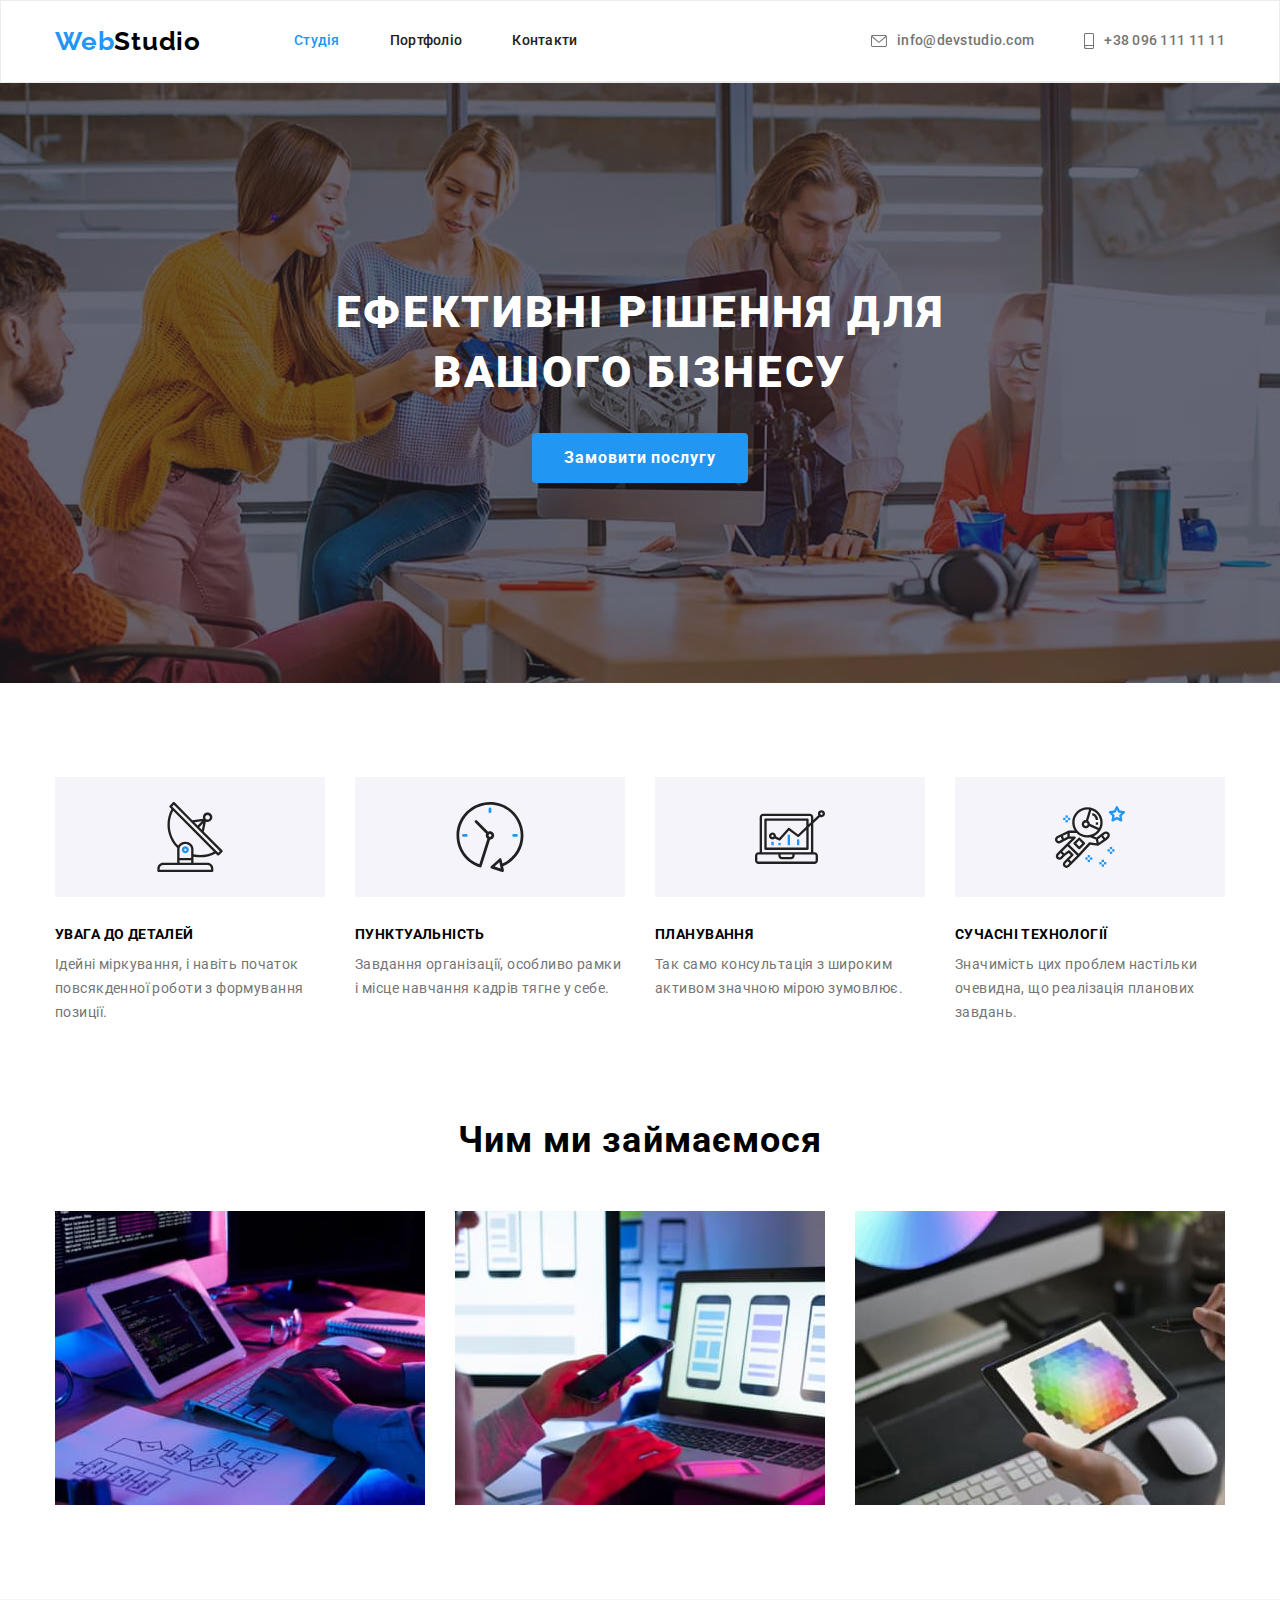
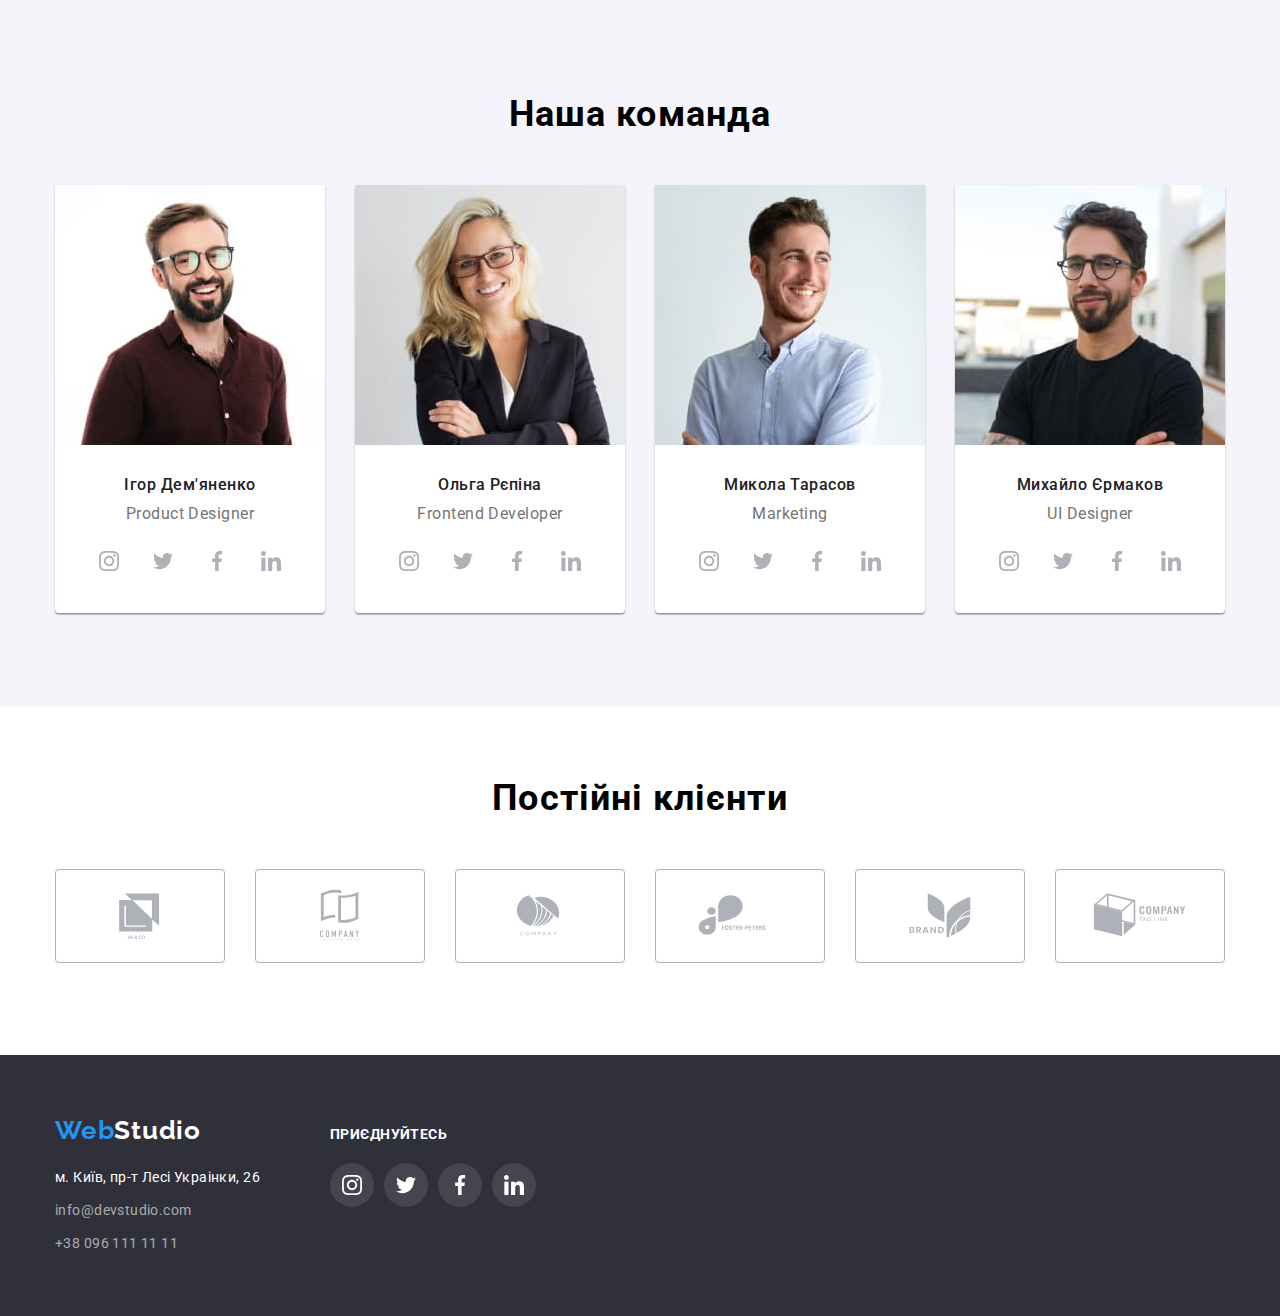
==== index.html @ b40ec52d "save 21.10.22 (12:48)" ====
<!DOCTYPE html>
<html lang="uk">
  <head>
    <meta charset="UTF-8" />
    <meta http-equiv="X-UA-Compatible" content="IE=edge" />
    <meta name="viewport" content="width=device-width, initial-scale=1.0" />
    <title>WebStudio</title>
    <link rel="preconnect" href="https://fonts.googleapis.com" />
    <link rel="preconnect" href="https://fonts.gstatic.com" crossorigin />
    <link
      href="https://fonts.googleapis.com/css2?family=Raleway:wght@700&family=Roboto:wght@400;500;700;900&display=swap"
      rel="stylesheet"
    />
    <link
      rel="stylesheet"
      href="https://cdnjs.cloudflare.com/ajax/libs/modern-normalize/1.1.0/modern-normalize.min.css"
    />
    <link rel="stylesheet" href="./css/styles.css" />
  </head>
  <body>
    <header class="header">
      <div class="container mb0 container-nav portfolio-nav">
        <nav class="nav">
          <a class="logo list" href="/" lang="en"> <span class="logo-left list">Web</span>Studio</a>
          <ul class="site-nav list">
            <li class="item"><a class="link-current" href="#">Студія</a></li>
            <li class="item"><a class="link" href="./portfolio.html">Портфоліо</a></li>
            <li class="item"><a class="link" href="#">Контакти</a></li>
          </ul>
        </nav>
        <ul class="contacts-nav list">
          <li class="item">
            <a class="contacts-link link" href="mailto:info@devstudio.com">
              <svg class="mail-icon" width="16px" height="12px">
                <use href="./images/icon/symbol-defs.svg#icon-envelope"></use>
              </svg>
              info@devstudio.com</a
            >
          </li>
          <li class="item">
            <a class="contacts-link link" href="tel:+380961111111"
              ><svg class="mail-icon" width="10px" height="16px">
                <use href="./images/icon/symbol-defs.svg#icon-smartphone"></use></svg
              >+38 096 111 11 11</a
            >
          </li>
        </ul>
      </div>
    </header>

    <main>
      <!--Шапка-->

      <section class="hero">
        <div class="container mb0">
          <h1 class="hero-title">Ефективні рішення для вашого бізнесу</h1>
          <button type="button" class="hero-button">Замовити послугу</button>
        </div>
      </section>

      <!--Особливості-->

      <section class="features">
        <div class="container">
          <h2 class="features-title">Особливості</h2>
          <ul class="list features-main">
            <li class="features-list">
              <div class="features-icon">
                <svg width="70px" height="70px">
                  <use href="./images/icon/symbol-defs.svg#icon-antenna"></use>
                </svg>
              </div>
              <h3 class="features-name">Увага до деталей</h3>
              <p class="features-text">
                Ідейні міркування, і навіть початок повсякденної роботи з формування позиції.
              </p>
            </li>
            <li class="features-list">
              <div class="features-icon">
                <svg width="70px" height="70px">
                  <use href="./images/icon/symbol-defs.svg#icon-clock"></use>
                </svg>
              </div>
              <h3 class="features-name">Пунктуальність</h3>
              <p class="features-text">
                Завдання організації, особливо рамки і місце навчання кадрів тягне у себе.
              </p>
            </li>
            <li class="features-list">
              <div class="features-icon">
                <svg width="70px" height="70px">
                  <use href="./images/icon/symbol-defs.svg#icon-diagram"></use>
                </svg>
              </div>
              <h3 class="features-name">Планування</h3>
              <p class="features-text">
                Так само консультація з широким активом значною мірою зумовлює.
              </p>
            </li>
            <li class="features-list">
              <div class="features-icon">
                <svg width="70px" height="70px">
                  <use href="./images/icon/symbol-defs.svg#icon-astronaut"></use>
                </svg>
              </div>
              <h3 class="features-name">Сучасні технології</h3>
              <p class="features-text">
                Значимість цих проблем настільки очевидна, що реалізація планових завдань.
              </p>
            </li>
          </ul>
        </div>
      </section>

      <!--Чим ми займаємося-->

      <section class="work">
        <div class="container">
          <h2 class="work-title">Чим ми займаємося</h2>
          <ul class="work-main list">
            <li>
              <img
                class="work-img"
                src="./images/box1.jpg"
                alt="етап розроблення плану"
                width="370"
              />
            </li>
            <li>
              <img
                class="work-img"
                src="./images/box2.jpg"
                alt="етап розроблення макету"
                width="370"
              />
            </li>
            <li>
              <img
                class="work-img"
                src="./images/box3.jpg"
                alt="етап розроблення дизайну"
                width="370"
              />
            </li>
          </ul>
        </div>
      </section>

      <!--Наша команда-->

      <section class="team">
        <div class="container mb0">
          <h2 class="team-title">Наша команда</h2>
          <ul class="team-main list">
            <li class="item">
              <img
                class="team-img"
                src="./images/igor.jpg"
                alt="дизайнер Ігор Дем'яненко"
                width="270"
              />
              <div class="team-div">
                <h3 class="team-name">Ігор Дем'яненко</h3>
                <p class="team-text" lang="en">Product Designer</p>
                <ul class="social-list list">
                  <li>
                    <a class="social-link" href="#">
                      <svg class="social-icon" width="20px" height="20px">
                        <use href="./images/icon/symbol-defs.svg#icon-instagram"></use></svg
                    ></a>
                  </li>
                  <li>
                    <a class="social-link" href="#">
                      <svg class="social-icon" width="20px" height="20px">
                        <use href="./images/icon/symbol-defs.svg#icon-twitter"></use></svg
                    ></a>
                  </li>
                  <li>
                    <a class="social-link" href="#">
                      <svg class="social-icon" width="20px" height="20px">
                        <use href="./images/icon/symbol-defs.svg#icon-facebook"></use></svg
                    ></a>
                  </li>
                  <li>
                    <a class="social-link" href="#">
                      <svg class="social-icon" width="20px" height="20px">
                        <use href="./images/icon/symbol-defs.svg#icon-linkedin"></use></svg
                    ></a>
                  </li>
                </ul>
              </div>
            </li>
            <li class="item">
              <img
                class="team-img"
                src="./images/olga.jpg"
                alt="фронтенд-розробник Ольга Рєпіна"
                width="270"
              />
              <div class="team-div">
                <h3 class="team-name">Ольга Рєпіна</h3>
                <p class="team-text" lang="en">Frontend Developer</p>
                <ul class="social-list list">
                  <li>
                    <a class="social-link" href="#">
                      <svg class="social-icon" width="20px" height="20px">
                        <use href="./images/icon/symbol-defs.svg#icon-instagram"></use></svg
                    ></a>
                  </li>
                  <li>
                    <a class="social-link" href="#">
                      <svg class="social-icon" width="20px" height="20px">
                        <use href="./images/icon/symbol-defs.svg#icon-twitter"></use></svg
                    ></a>
                  </li>
                  <li>
                    <a class="social-link" href="#">
                      <svg class="social-icon" width="20px" height="20px">
                        <use href="./images/icon/symbol-defs.svg#icon-facebook"></use></svg
                    ></a>
                  </li>
                  <li>
                    <a class="social-link" href="#">
                      <svg class="social-icon" width="20px" height="20px">
                        <use href="./images/icon/symbol-defs.svg#icon-linkedin"></use></svg
                    ></a>
                  </li>
                </ul>
              </div>
            </li>
            <li class="item">
              <img
                class="team-img"
                src="./images/nik.jpg"
                alt="маркетолог Микола Тарасов"
                width="270"
              />
              <div class="team-div">
                <h3 class="team-name">Микола Тарасов</h3>
                <p class="team-text" lang="en">Marketing</p>
                <ul class="social-list list">
                  <li>
                    <a class="social-link" href="#">
                      <svg class="social-icon" width="20px" height="20px">
                        <use href="./images/icon/symbol-defs.svg#icon-instagram"></use></svg
                    ></a>
                  </li>
                  <li>
                    <a class="social-link" href="#">
                      <svg class="social-icon" width="20px" height="20px">
                        <use href="./images/icon/symbol-defs.svg#icon-twitter"></use></svg
                    ></a>
                  </li>
                  <li>
                    <a class="social-link" href="#">
                      <svg class="social-icon" width="20px" height="20px">
                        <use href="./images/icon/symbol-defs.svg#icon-facebook"></use></svg
                    ></a>
                  </li>
                  <li>
                    <a class="social-link" href="#">
                      <svg class="social-icon" width="20px" height="20px">
                        <use href="./images/icon/symbol-defs.svg#icon-linkedin"></use></svg
                    ></a>
                  </li>
                </ul>
              </div>
            </li>
            <li class="item">
              <img
                class="team-img"
                src="./images/michael.jpg"
                alt="дизайнер Михайло Єрмаков"
                width="270"
              />
              <div class="team-div">
                <h3 class="team-name">Михайло Єрмаков</h3>
                <p class="team-text" lang="en">UI Designer</p>
                <ul class="social-list list">
                  <li>
                    <a class="social-link" href="#">
                      <svg class="social-icon" width="20px" height="20px">
                        <use href="./images/icon/symbol-defs.svg#icon-instagram"></use></svg
                    ></a>
                  </li>
                  <li>
                    <a class="social-link" href="#">
                      <svg class="social-icon" width="20px" height="20px">
                        <use href="./images/icon/symbol-defs.svg#icon-twitter"></use></svg
                    ></a>
                  </li>
                  <li>
                    <a class="social-link" href="#">
                      <svg class="social-icon" width="20px" height="20px">
                        <use href="./images/icon/symbol-defs.svg#icon-facebook"></use></svg
                    ></a>
                  </li>
                  <li>
                    <a class="social-link" href="#">
                      <svg class="social-icon" width="20px" height="20px">
                        <use href="./images/icon/symbol-defs.svg#icon-linkedin"></use></svg
                    ></a>
                  </li>
                </ul>
              </div>
            </li>
          </ul>
        </div>
      </section>

      <!--Постійні клієнти -->

      <section class="customers">
        <div class="container mb0">
          <h2 class="customers-title">Постійні клієнти</h2>
          <ul class="customers-main list">
            <li class="customers-list item">
              <a class="customers-link" href="#"
                ><svg width="106px" height="60px">
                  <use href="./images/icon/symbol-defs.svg#icon-company1"></use></svg
              ></a>
            </li>
            <li class="customers-list item">
              <a class="customers-link" href="#">
                <svg width="106px" height="60px">
                  <use href="./images/icon/symbol-defs.svg#icon-company2"></use></svg
              ></a>
            </li>
            <li class="customers-list item">
              <a class="customers-link" href="#"
                ><svg width="106px" height="60px">
                  <use href="./images/icon/symbol-defs.svg#icon-company3"></use></svg
              ></a>
            </li>
            <li class="customers-list item">
              <a class="customers-link" href="#"
                ><svg width="106px" height="60px">
                  <use href="./images/icon/symbol-defs.svg#icon-company4"></use></svg
              ></a>
            </li>
            <li class="customers-list item">
              <a class="customers-link" href="#"
                ><svg width="106px" height="60px">
                  <use href="./images/icon/symbol-defs.svg#icon-company5"></use></svg
              ></a>
            </li>
            <li class="customers-list item">
              <a class="customers-link" href="#"
                ><svg width="106px" height="60px">
                  <use href="./images/icon/symbol-defs.svg#icon-company6"></use></svg
              ></a>
            </li>
          </ul>
        </div>
      </section>
    </main>

    <footer class="footer">
      <div class="container mb0 footer-position">
        <div>
          <!--Назва компанії-->
          <a href="/" lang="en" class="footer-logo list">
            <span class="logo-left list">Web</span>Studio</a
          >
          <!--Адреса-->
          <address class="address">
            <ul class="footer-list list">
              <li class="item">
                <a
                  class="footer-address link"
                  href="https://goo.gl/maps/CPtrU1FHBa2aNyZL9"
                  target="_blank"
                  rel="noopener noreferrer nofollow"
                  >м. Київ, пр-т Лесі Украінки, 26</a
                >
              </li>
              <li class="item">
                <a class="link" href="mailto:info@devstudio.com">info@devstudio.com</a>
              </li>
              <li class="item"><a class="link" href="tel:+380961111111">+38 096 111 11 11</a></li>
            </ul>
          </address>
        </div>
        <div class="footer-social">
          <p class="foter-social-text">приєднуйтесь</p>
          <div class="social-footer">
            <ul class="social-list-footer list">
              <li>
                <a class="social-link-footer" href="#">
                  <svg class="social-icon-footer" width="20px" height="20px">
                    <use href="./images/icon/symbol-defs.svg#icon-instagram"></use></svg
                ></a>
              </li>
              <li>
                <a class="social-link-footer" href="#">
                  <svg class="social-icon-footer" width="20px" height="20px">
                    <use href="./images/icon/symbol-defs.svg#icon-twitter"></use></svg
                ></a>
              </li>
              <li>
                <a class="social-link-footer" href="#">
                  <svg class="social-icon-footer" width="20px" height="20px">
                    <use href="./images/icon/symbol-defs.svg#icon-facebook"></use></svg
                ></a>
              </li>
              <li>
                <a class="social-link-footer" href="#">
                  <svg class="social-icon-footer" width="20px" height="20px">
                    <use href="./images/icon/symbol-defs.svg#icon-linkedin"></use></svg
                ></a>
              </li>
            </ul>
          </div>
        </div>
      </div>
    </footer>
  </body>
</html>
---- css/styles.css ----
/* основной колір тексту #212121 */
/* другорядний колір тексту #000000 */
/* основной колір фону #FFFFFF */
/* вторичный колір фону #F5F4FA */
/* темный колір фона #2F303A */
/* колір акцента #2196F3 */
/* основной */

:root {
  --primary-text-color: #212121;
  --title-text-color: #757575;
  --accent-color: #2196f3;
  --accent-color-background: #1586e2;
  --text-color-white: #ffffff;
  --text-color-black: #000000;
  --text-color-footer: rgba(255, 255, 255, 0.6);
  --primary-background-color: #ffffff;
  --secondary-background-color: #f5f4fa;
  --dark-background-color: #2f303a;
  --border-portfolio-card: #eeeeee;
  --border-portfolio-header: #ececec;
  --social-icon-color: #afb1b8;
  --social-icon-white-color: #ffffff;
  --primary-font: 'Roboto';
  --logo-font: 'Raleway';
}

body {
  background-color: var(--primary-background-color);
  font-family: var(--primary-font);
}

h1,
h2,
h3,
p,
ul {
  margin-top: 0;
  margin-bottom: 0;
}

img {
  display: block;
  max-width: 100%;
  height: auto;
}

.container {
  margin-left: auto;
  margin-right: auto;
  padding-left: 15px;
  padding-right: 15px;
  width: 1200px;
}

.container-nav .nav {
  display: flex;
  align-items: center;
}

.container-nav {
  display: flex;
  align-items: center;
  justify-content: center;
}

.portfolio-nav {
  display: flex;
  align-items: center;
  justify-content: center;
  border-bottom: 1px solid var(--border-portfolio-header);
}

.mb0 {
  margin-bottom: 0;
}

.header {
  border: 1px solid var(--border-portfolio-header);
}

.nav {
  display: inline-block;
}

/* Logo */

.logo {
  text-decoration: none;
  font-family: var(--logo-font);
  font-weight: 700;
  font-size: 26px;
  line-height: 1.19;
  letter-spacing: 0.03em;
  color: var(--text-color-black);
}

.logo-left {
  text-decoration: none;
  font-family: var(--logo-font);
  font-weight: 700;
  font-size: 26px;
  line-height: 1.19;
  letter-spacing: 0.03em;
  color: var(--accent-color);
}

.list {
  list-style: none;
}

/* site-nav list*/
.site-nav {
  display: flex;
  margin-left: 93px;
  padding-left: 0;
}

.site-nav .item + .item {
  margin-left: 50px;
}

.site-nav .link,
.site-nav .link-current {
  display: block;
  padding-top: 32px;
  padding-bottom: 32px;
}

.site-nav a {
  text-decoration: none;
  font-weight: 500;
  font-size: 14px;
  line-height: 1.14;
  letter-spacing: 0.02em;
  color: var(--primary-text-color);
}

.contacts-nav {
  display: inline-flex;
  align-items: center;
  margin-left: auto;
  padding-left: 0;
  margin-left: auto;
}

.contacts-nav .link {
  display: flex;
  align-items: center;
}

.contacts-link {
  padding-top: 32px;
  padding-bottom: 32px;
  text-decoration: none;
  font-weight: 500;
  font-size: 14px;
  line-height: 1.14;
  letter-spacing: 0.02em;
  color: var(--title-text-color);
}

.mail-icon {
  margin-right: 10px;
  fill: currentColor;
}

.contacts-nav .item + .item {
  margin-left: 50px;
}

.site-nav .link-current,
.contacts-nav .link-current {
  color: var(--accent-color);
}

.site-nav .link:hover,
.site-nav .link:focus {
  color: var(--accent-color);
}

.contacts-nav .link:hover,
.contacts-nav .link:focus {
  color: var(--accent-color);
}

/* Hero */
.hero {
  background-color: var(--dark-background-color);
  background-image: linear-gradient(rgba(47, 48, 58, 0.4), rgba(47, 48, 58, 0.4)),
    url(../images/Hero.jpg);
  background-repeat: no-repeat;
  background-position: 50%;
  text-align: center;
  justify-content: center;
  max-width: 1600px;
  padding-top: 200px;
  padding-bottom: 200px;
  margin-left: auto;
  margin-right: auto;
}

.hero-title {
  font-weight: 900;
  font-size: 44px;
  line-height: 1.36;
  text-transform: uppercase;
  letter-spacing: 0.06em;
  color: var(--text-color-white);
  margin-bottom: 30px;
  max-width: 696px;
  margin-left: auto;
  margin-right: auto;
}

.hero-button {
  font-family: var(--primary-font);
  border: none;
  font-weight: 700;
  font-size: 16px;
  line-height: 1.88;
  letter-spacing: 0.06em;
  color: var(--text-color-white);
  background-color: var(--accent-color);
  border-radius: 4px;
  padding: 10px 32px;
}

.hero .hero-button:hover,
.hero .hero-button:focus {
  color: var(--text-color-white);
  background-color: var(--accent-color-background);
}

/* Features */
.features {
  padding-top: 94px;
  padding-bottom: 94px;
}

.features-main {
  display: flex;
  padding-left: 0;
  justify-content: space-between;
}

.features-list {
  width: 270px;
}

.features-icon {
  display: flex;
  width: 270px;
  height: 120px;
  align-items: center;
  justify-content: center;
  margin-bottom: 30px;
  background-color: var(--secondary-background-color);
}

.features-title {
  position: absolute;
  white-space: nowrap;
  width: 1px;
  height: 1px;
  overflow: hidden;
  border: 0;
  padding: 0;
  clip: rect(0 0 0 0);
  clip-path: inset(50%);
  margin: -1px;
}

.features-name {
  text-transform: uppercase;
  font-weight: 700;
  font-size: 14px;
  line-height: 1.14;
  letter-spacing: 0.03em;
  margin-bottom: 10px;
}

.features-text {
  font-size: 14px;
  line-height: 1.71;
  letter-spacing: 0.03em;
  color: var(--title-text-color);
}

/* Work */
.work {
  padding-bottom: 94px;
}

.work-main {
  display: flex;
  padding: 0;
  gap: 30px;
}

.work-title {
  font-weight: 700;
  font-size: 36px;
  line-height: 1.17;
  letter-spacing: 0.03em;
  margin-bottom: 50px;
  text-align: center;
}

.work-img {
  display: block;
}

/* Team */
.team {
  background-color: var(--secondary-background-color);
  padding-top: 94px;
  padding-bottom: 94px;
}

.team-title {
  font-weight: 700;
  font-size: 36px;
  line-height: 1.17;
  letter-spacing: 0.03em;
  margin-bottom: 50px;
  text-align: center;
}

.team-main {
  display: flex;
  flex-wrap: wrap;
  padding: 0;
  gap: 30px;
}

.team-main .item {
  width: 270px;
  text-align: center;
  background-color: var(--primary-background-color);
  border-radius: 0px 0px 4px 4px;
  box-shadow: 0px 1px 3px rgba(0, 0, 0, 0.12), 0px 1px 1px rgba(0, 0, 0, 0.14),
    0px 2px 1px rgba(0, 0, 0, 0.2);
}

.team-div {
  padding: 30px;
}

.team-name {
  display: inline-block;
  margin-bottom: 10px;
  font-weight: 500;
  font-size: 16px;
  line-height: 1.19;
  letter-spacing: 0.03em;
  color: var(--primary-text-color);
}

.team-text {
  margin-bottom: 16px;
  font-size: 16px;
  line-height: 1.19;
  letter-spacing: 0.03em;
  color: var(--title-text-color);
}

.social {
  padding-bottom: 30px;
  background-color: inherit;
}

.social-list {
  display: flex;
  justify-content: center;
  padding-left: 0;
  gap: 10px;
}

.social-link {
  width: 44px;
  height: 44px;
  display: flex;
  justify-content: center;
  align-items: center;
  border-radius: 50%;
}

.social-icon {
  fill: var(--social-icon-color);
}

.social-link:hover,
.social-link:focus {
  background-color: var(--accent-color);
}

.social-link:hover .social-icon,
.social-link:focus .social-icon {
  fill: var(--social-icon-white-color);
  border-color: var(--social-icon-white-color);
}

/* Постійні клієнти */

.customers {
  padding-top: 70px;
  padding-bottom: 94px;
}

.customers-title {
  font-weight: 700;
  font-size: 36px;
  line-height: 1.17;
  letter-spacing: 0.03em;
  margin-bottom: 50px;
  text-align: center;
}

.customers-main {
  display: flex;
  justify-content: center;
  padding-left: 0;
  gap: 30px;
}

.customers-list {
  width: 170px;
  height: 92px;
}

.customers-link {
  display: flex;
  align-items: center;
  justify-content: center;
  padding: 16px 32px;
  fill: var(--social-icon-color);
  border: 1px solid #afb1b8;
  border-radius: 4px;
}

.customers-link:hover,
.customers-link:focus {
  fill: var(--accent-color);
  border-color: var(--accent-color);
}

/* footer */

.footer {
  background-color: var(--dark-background-color);
  padding-top: 60px;
  padding-bottom: 60px;
}

.footer-position {
  display: flex;
  align-items: baseline;
}

.footer-logo {
  display: flex;
  text-decoration: none;
  font-family: var(--logo-font);
  font-weight: 700;
  font-size: 26px;
  line-height: 1.19;
  letter-spacing: 0.03em;
  color: var(--text-color-white);
}

.address {
  margin-top: 20px;
}

.footer-list .link {
  text-decoration: none;
  font-style: normal;
  font-size: 14px;
  line-height: 1.71;
  letter-spacing: 0.03em;
  color: var(--text-color-footer);
}

.footer-list .footer-address {
  color: var(--text-color-white);
}

.footer-list {
  display: flex;
  flex-direction: column;
  padding-left: 0;
}

.footer-list .item + .item {
  margin-top: 9px;
}

.footer-list .link:hover,
.footer-list .link:focus {
  color: var(--accent-color);
}

.footer-social {
  margin-left: 70px;
}

.foter-social-text {
  font-weight: 700;
  font-size: 14px;
  line-height: 1.14;
  letter-spacing: 0.03em;
  text-transform: uppercase;
  color: var(--text-color-white);
  margin-bottom: 20px;
}

.social-footer {
}

.social-list-footer {
  display: flex;
  justify-content: center;
  padding-left: 0;
  gap: 10px;
}

.social-link-footer {
  width: 44px;
  height: 44px;
  display: flex;
  justify-content: center;
  align-items: center;
  border-radius: 50%;
  background: rgba(255, 255, 255, 0.1);
}

.social-icon-footer {
  fill: var(--social-icon-white-color);
}

.social-link-footer:hover,
.social-link-footer:focus {
  background-color: var(--accent-color);
}

.social-link-footer:hover .social-icon,
.social-link-footer:focus .social-icon {
  border-color: var(--social-icon-white-color);
}

/* Portfolio */
.portfolio {
  margin-top: 94px;
  margin-bottom: 94px;
}

.portfolio-title-1 {
  position: absolute;
  white-space: nowrap;
  width: 1px;
  height: 1px;
  overflow: hidden;
  border: 0;
  padding: 0;
  clip: rect(0 0 0 0);
  clip-path: inset(50%);
  margin: -1px;
}

.portfolio-batton-main {
  display: flex;
  justify-content: center;
  margin-bottom: 34px;
  padding-left: 0;
}

.portfolio-batton-main .item + .item {
  margin-left: 8px;
}

.portfolio-button {
  cursor: pointer;
  font-family: var(--primary-font);
  border: none;
  font-weight: 500;
  font-size: 16px;
  line-height: 1.63;
  letter-spacing: 0.03em;
  background-color: var(--secondary-background-color);
  padding: 6px 22px;
  border-radius: 4px;
}

.portfolio-button:hover,
.portfolio-button:focus {
  background-color: var(--accent-color);
  color: var(--text-color-white);
  box-shadow: 0px 3px 1px rgba(0, 0, 0, 0.1), 0px 1px 2px rgba(0, 0, 0, 0.08),
    0px 2px 2px rgba(0, 0, 0, 0.12);
}

.portfolio-list {
  display: flex;
  flex-wrap: wrap;
  padding: 0;
  margin: 0 -30px -30px 0;
}

.portfolio-link {
  display: block;
  width: 370px;
  text-decoration: none;
  margin-right: 30px;
  margin-bottom: 30px;
  border: 1px solid #eeeeee;
}

.portfolio-link:hover,
.portfolio-link:focus {
  box-shadow: 0px 1px 1px rgba(0, 0, 0, 0.12), 0px 4px 4px rgba(0, 0, 0, 0.06),
    1px 4px 6px rgba(0, 0, 0, 0.16);
}

.portfolio-div {
  padding: 20px 24px;
  border-right: 1px solid var(--border-portfolio-card);
  border-bottom: 1px solid var(--border-portfolio-card);
  border-left: 1px solid var(--border-portfolio-card);
}

.portfolio-title {
  font-weight: 700;
  font-size: 18px;
  line-height: 2;
  letter-spacing: 0.06em;
  margin-bottom: 4px;
  color: var(--primary-text-color);
}

.portfolio-text {
  font-size: 16px;
  line-height: 1.88;
  letter-spacing: 0.03em;
  color: var(--title-text-color);
}
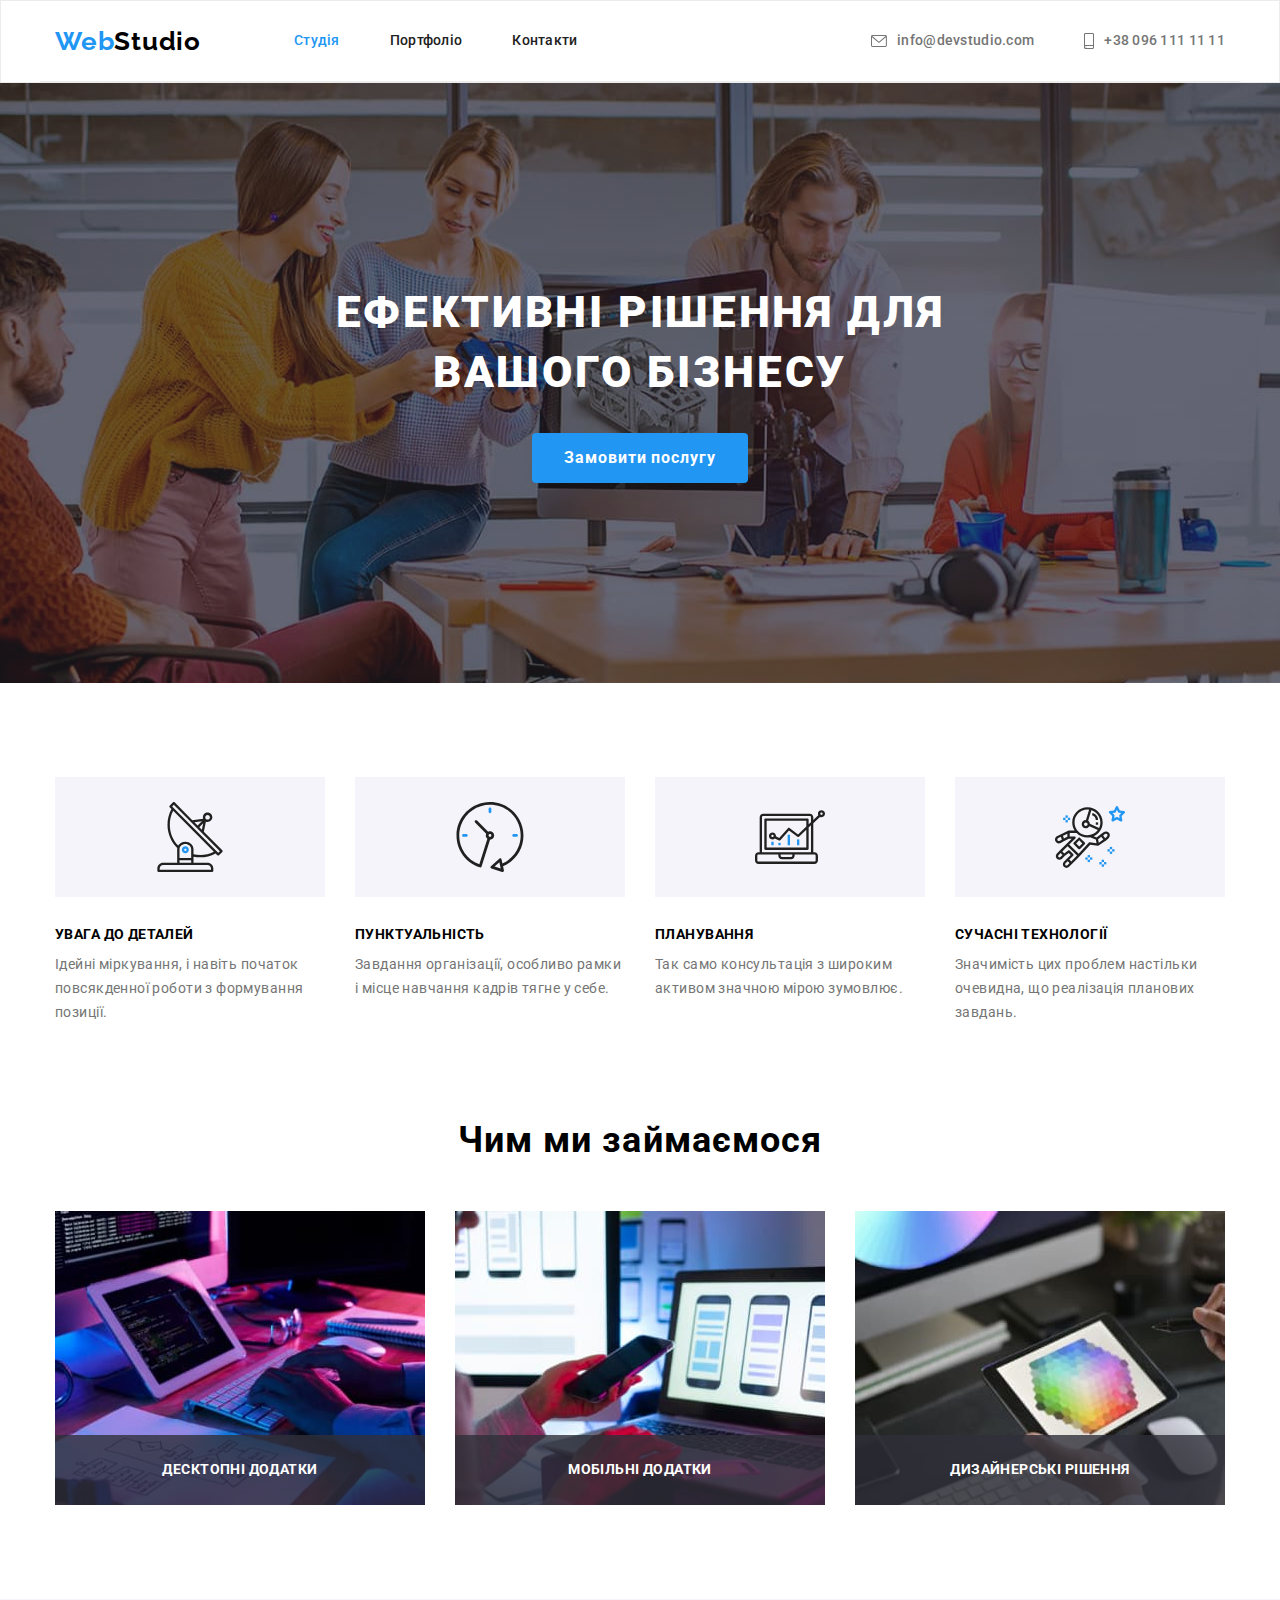
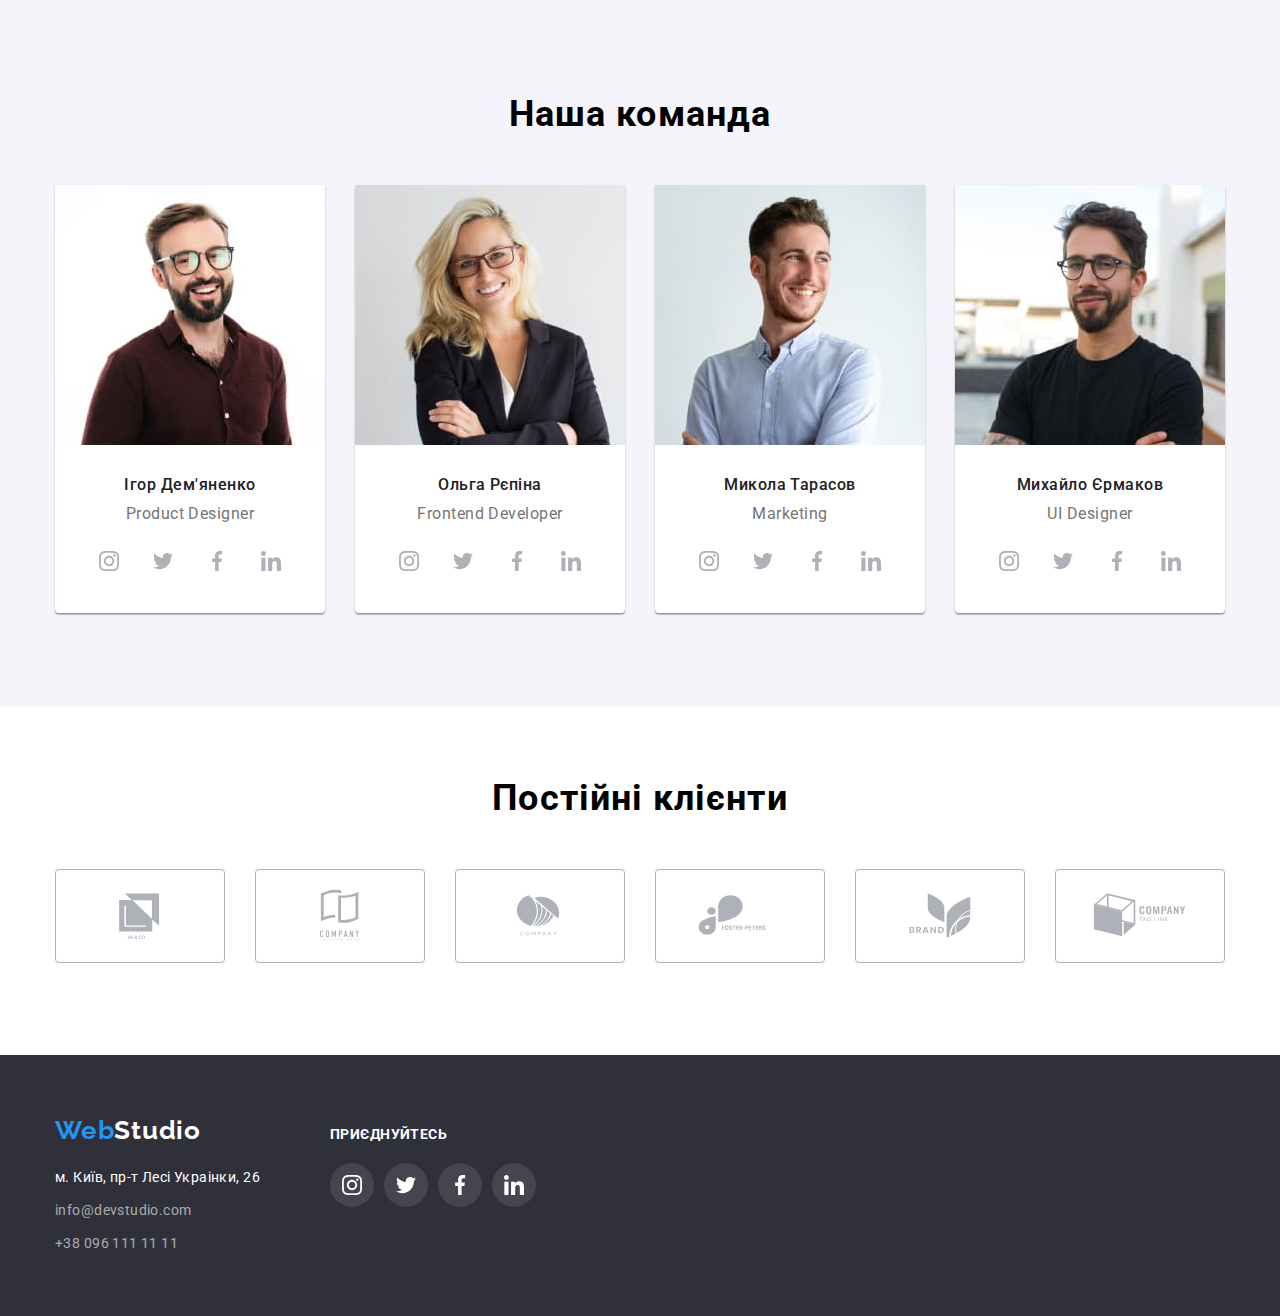
==== commit 05bbd973: "Додано назви на секцію work" ====
--- a/index.html
+++ b/index.html
@@ -23,7 +23,9 @@
         <nav class="nav">
           <a class="logo list" href="/" lang="en"> <span class="logo-left list">Web</span>Studio</a>
           <ul class="site-nav list">
-            <li class="item"><a class="link-current" href="#">Студія</a></li>
+            <li class="item">
+              <a class="link-current" href="#">Студія</a>
+            </li>
             <li class="item"><a class="link" href="./portfolio.html">Портфоліо</a></li>
             <li class="item"><a class="link" href="#">Контакти</a></li>
           </ul>
@@ -118,29 +120,32 @@
         <div class="container">
           <h2 class="work-title">Чим ми займаємося</h2>
           <ul class="work-main list">
-            <li>
+            <li class="item">
               <img
                 class="work-img"
                 src="./images/box1.jpg"
-                alt="етап розроблення плану"
+                alt="етап розроблення десктопних додатків"
                 width="370"
               />
-            </li>
-            <li>
+              <p class="work-img-name">Десктопні додатки</p>
+            </li>
+            <li class="item">
               <img
                 class="work-img"
                 src="./images/box2.jpg"
-                alt="етап розроблення макету"
+                alt="етап розроблення мобільних додатків"
                 width="370"
               />
-            </li>
-            <li>
+              <p class="work-img-name">Мобільні додатки</p>
+            </li>
+            <li class="item">
               <img
                 class="work-img"
                 src="./images/box3.jpg"
                 alt="етап розроблення дизайну"
                 width="370"
               />
+              <p class="work-img-name">Дизайнерські рішення</p>
             </li>
           </ul>
         </div>
--- a/css/styles.css
+++ b/css/styles.css
@@ -134,6 +134,9 @@
   line-height: 1.14;
   letter-spacing: 0.02em;
   color: var(--primary-text-color);
+  transition-property: color;
+  transition-duration: 250ms;
+  transition-timing-function: cubic-bezier(0.4, 0, 0.2, 1);
 }
 
 .contacts-nav {
@@ -158,6 +161,9 @@
   line-height: 1.14;
   letter-spacing: 0.02em;
   color: var(--title-text-color);
+  transition-property: color;
+  transition-duration: 250ms;
+  transition-timing-function: cubic-bezier(0.4, 0, 0.2, 1);
 }
 
 .mail-icon {
@@ -224,6 +230,9 @@
   background-color: var(--accent-color);
   border-radius: 4px;
   padding: 10px 32px;
+  transition-property: color, background-color;
+  transition-duration: 250ms;
+  transition-timing-function: cubic-bezier(0.4, 0, 0.2, 1);
 }
 
 .hero .hero-button:hover,
@@ -292,13 +301,8 @@
   padding-bottom: 94px;
 }
 
-.work-main {
-  display: flex;
-  padding: 0;
-  gap: 30px;
-}
-
 .work-title {
+  display: block;
   font-weight: 700;
   font-size: 36px;
   line-height: 1.17;
@@ -307,8 +311,31 @@
   text-align: center;
 }
 
-.work-img {
-  display: block;
+.work-main {
+  display: flex;
+  padding-left: 0;
+  gap: 30px;
+}
+
+.work-main .item {
+  position: relative;
+  max-width: 370px;
+  gap: 30px;
+}
+
+.work-img-name {
+  position: absolute;
+  bottom: 0;
+  width: 100%;
+  padding: 27px;
+  font-weight: 700;
+  font-size: 14px;
+  line-height: 1.14;
+  text-align: center;
+  letter-spacing: 0.03em;
+  text-transform: uppercase;
+  color: var(--text-color-white);
+  background: rgba(47, 48, 58, 0.8);
 }
 
 /* Team */
@@ -388,11 +415,17 @@
 
 .social-icon {
   fill: var(--social-icon-color);
+  transition-property: fill;
+  transition-duration: 250ms;
+  transition-timing-function: cubic-bezier(0.4, 0, 0.2, 1);
 }
 
 .social-link:hover,
 .social-link:focus {
   background-color: var(--accent-color);
+  transition-property: background-color;
+  transition-duration: 250ms;
+  transition-timing-function: cubic-bezier(0.4, 0, 0.2, 1);
 }
 
 .social-link:hover .social-icon,
@@ -437,6 +470,9 @@
   fill: var(--social-icon-color);
   border: 1px solid #afb1b8;
   border-radius: 4px;
+  transition-property: fill, border;
+  transition-duration: 250ms;
+  transition-timing-function: cubic-bezier(0.4, 0, 0.2, 1);
 }
 
 .customers-link:hover,
@@ -480,6 +516,9 @@
   line-height: 1.71;
   letter-spacing: 0.03em;
   color: var(--text-color-footer);
+  transition-property: color;
+  transition-duration: 250ms;
+  transition-timing-function: cubic-bezier(0.4, 0, 0.2, 1);
 }
 
 .footer-list .footer-address {
@@ -532,7 +571,10 @@
   justify-content: center;
   align-items: center;
   border-radius: 50%;
-  background: rgba(255, 255, 255, 0.1);
+  background-color: rgba(255, 255, 255, 0.1);
+  transition-property: background-color;
+  transition-duration: 250ms;
+  transition-timing-function: cubic-bezier(0.4, 0, 0.2, 1);
 }
 
 .social-icon-footer {
@@ -587,9 +629,14 @@
   font-size: 16px;
   line-height: 1.63;
   letter-spacing: 0.03em;
-  background-color: var(--secondary-background-color);
   padding: 6px 22px;
   border-radius: 4px;
+  box-shadow: none;
+  color: var(--primary-text-color);
+  background-color: var(--secondary-background-color);
+  transition: box-shadow, color, background-color;
+  transition-duration: 250ms;
+  transition-timing-function: cubic-bezier(0.4, 0, 0.2, 1);
 }
 
 .portfolio-button:hover,
@@ -614,6 +661,10 @@
   margin-right: 30px;
   margin-bottom: 30px;
   border: 1px solid #eeeeee;
+  box-shadow: none;
+  transition-property: box-shadow;
+  transition-duration: 250ms;
+  transition-timing-function: cubic-bezier(0.4, 0, 0.2, 1);
 }
 
 .portfolio-link:hover,
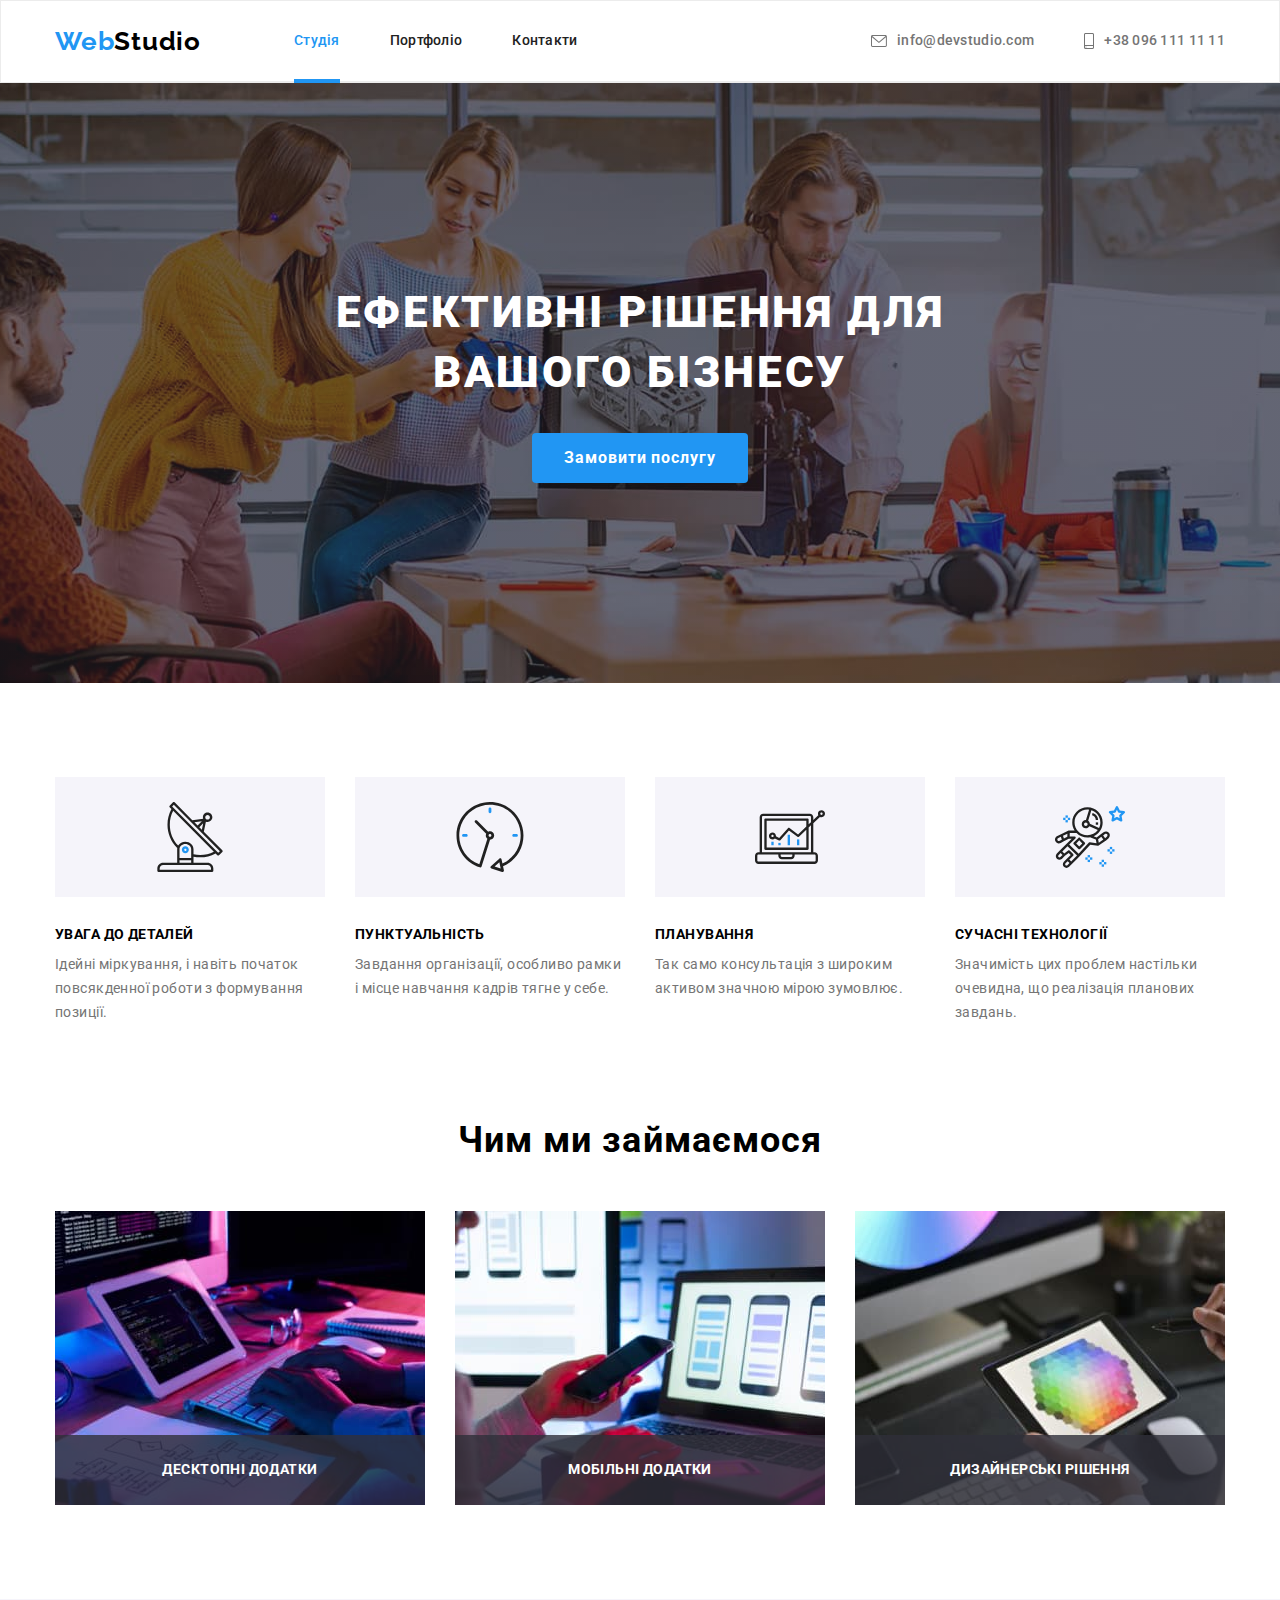
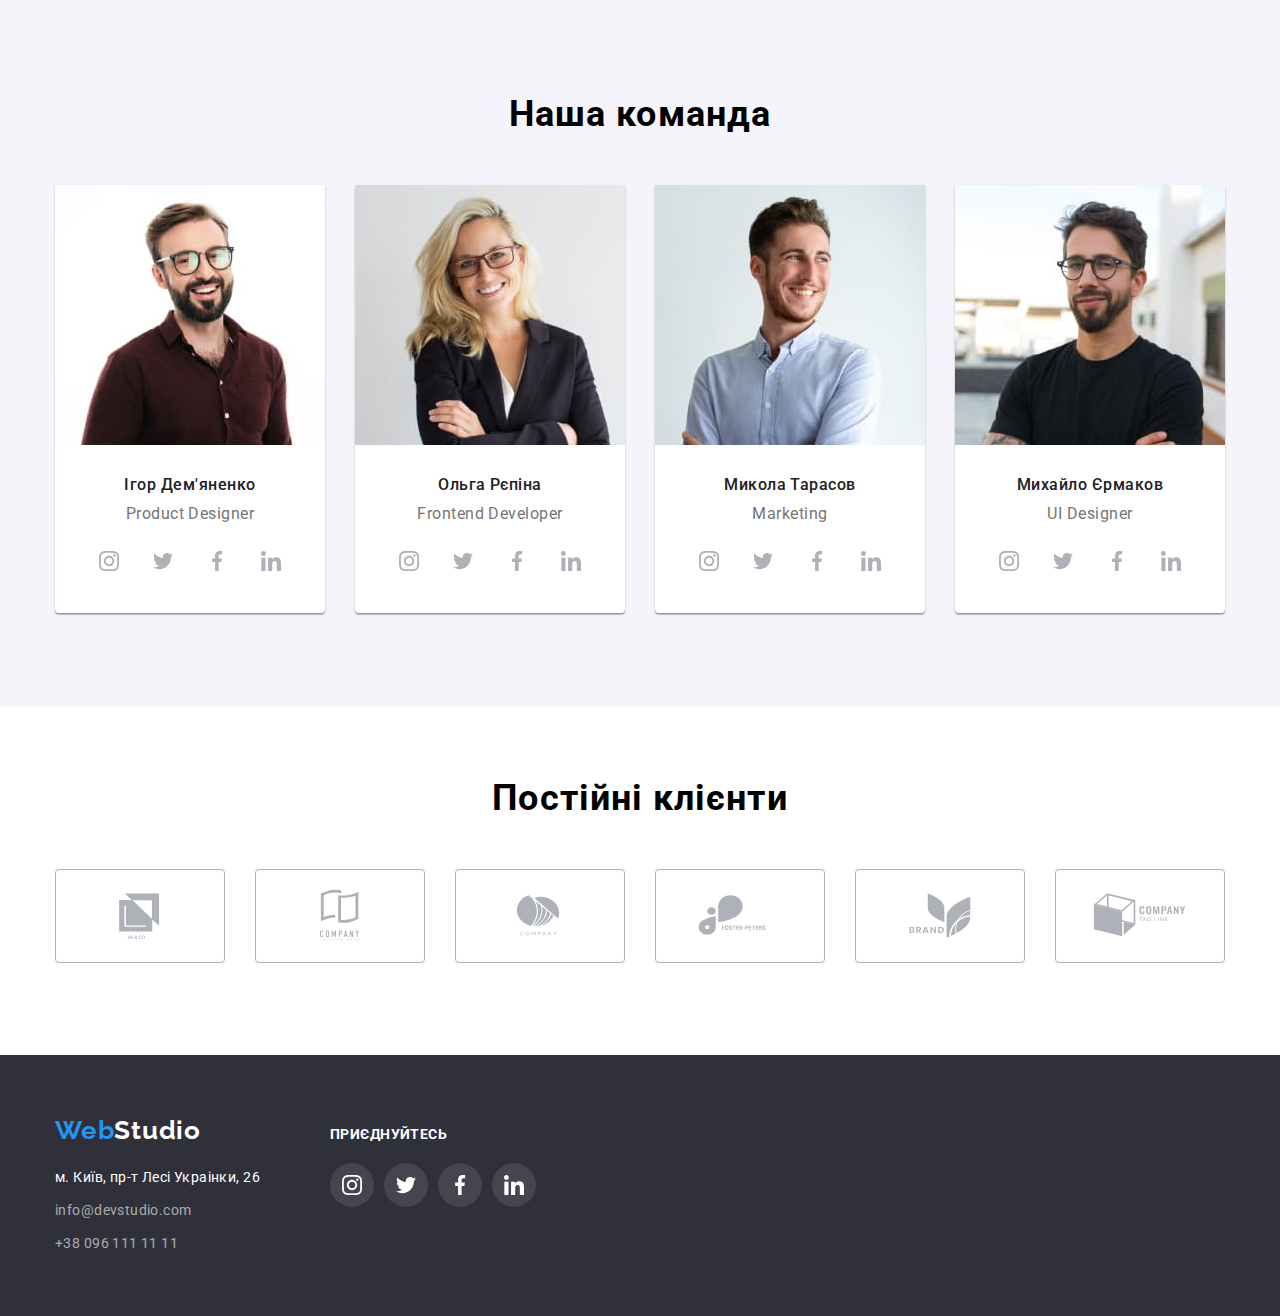
==== commit cfebdb8e: "Додано підкреслення в nav-current" ====
--- a/index.html
+++ b/index.html
@@ -24,10 +24,10 @@
           <a class="logo list" href="/" lang="en"> <span class="logo-left list">Web</span>Studio</a>
           <ul class="site-nav list">
             <li class="item">
-              <a class="link-current" href="#">Студія</a>
-            </li>
-            <li class="item"><a class="link" href="./portfolio.html">Портфоліо</a></li>
-            <li class="item"><a class="link" href="#">Контакти</a></li>
+              <a class="site-nav-link-current" href="#">Студія</a>
+            </li>
+            <li class="item"><a class="site-nav-link" href="./portfolio.html">Портфоліо</a></li>
+            <li class="item"><a class="site-nav-link" href="#">Контакти</a></li>
           </ul>
         </nav>
         <ul class="contacts-nav list">
@@ -380,9 +380,11 @@
                 >
               </li>
               <li class="item">
-                <a class="link" href="mailto:info@devstudio.com">info@devstudio.com</a>
-              </li>
-              <li class="item"><a class="link" href="tel:+380961111111">+38 096 111 11 11</a></li>
+                <a class="footer-link" href="mailto:info@devstudio.com">info@devstudio.com</a>
+              </li>
+              <li class="item">
+                <a class="footer-link" href="tel:+380961111111">+38 096 111 11 11</a>
+              </li>
             </ul>
           </address>
         </div>
--- a/css/styles.css
+++ b/css/styles.css
@@ -120,14 +120,11 @@
   margin-left: 50px;
 }
 
-.site-nav .link,
-.site-nav .link-current {
+.site-nav-link {
+  /* position: relative */
   display: block;
   padding-top: 32px;
   padding-bottom: 32px;
-}
-
-.site-nav a {
   text-decoration: none;
   font-weight: 500;
   font-size: 14px;
@@ -139,6 +136,37 @@
   transition-timing-function: cubic-bezier(0.4, 0, 0.2, 1);
 }
 
+.site-nav-link-current {
+  position: relative;
+  display: block;
+  padding-top: 32px;
+  padding-bottom: 32px;
+  text-decoration: none;
+  font-weight: 500;
+  font-size: 14px;
+  line-height: 1.14;
+  letter-spacing: 0.02em;
+  color: var(--accent-color);
+  transition-property: color;
+  transition-duration: 250ms;
+  transition-timing-function: cubic-bezier(0.4, 0, 0.2, 1);
+}
+
+.site-nav-link:hover,
+.site-nav-link:focus {
+  color: var(--accent-color);
+}
+
+.site-nav-link-current::after {
+  position: absolute;
+  display: flex;
+  bottom: -2px;
+  width: 100%;
+  height: 4px;
+  background-color: currentColor;
+  content: '';
+}
+
 .contacts-nav {
   display: inline-flex;
   align-items: center;
@@ -175,13 +203,7 @@
   margin-left: 50px;
 }
 
-.site-nav .link-current,
 .contacts-nav .link-current {
-  color: var(--accent-color);
-}
-
-.site-nav .link:hover,
-.site-nav .link:focus {
   color: var(--accent-color);
 }
 
@@ -509,7 +531,34 @@
   margin-top: 20px;
 }
 
-.footer-list .link {
+.footer-list {
+  display: flex;
+  flex-direction: column;
+  padding-left: 0;
+}
+
+.footer-list .item + .item {
+  margin-top: 9px;
+}
+
+.footer-address {
+  text-decoration: none;
+  font-style: normal;
+  font-size: 14px;
+  line-height: 1.71;
+  letter-spacing: 0.03em;
+  color: var(--text-color-white);
+  transition-property: color;
+  transition-duration: 250ms;
+  transition-timing-function: cubic-bezier(0.4, 0, 0.2, 1);
+}
+
+.footer-address:hover,
+.footer-address:focus {
+  color: var(--accent-color);
+}
+
+.footer-link {
   text-decoration: none;
   font-style: normal;
   font-size: 14px;
@@ -521,22 +570,8 @@
   transition-timing-function: cubic-bezier(0.4, 0, 0.2, 1);
 }
 
-.footer-list .footer-address {
-  color: var(--text-color-white);
-}
-
-.footer-list {
-  display: flex;
-  flex-direction: column;
-  padding-left: 0;
-}
-
-.footer-list .item + .item {
-  margin-top: 9px;
-}
-
-.footer-list .link:hover,
-.footer-list .link:focus {
+.footer-link:hover,
+.footer-link:focus {
   color: var(--accent-color);
 }
 
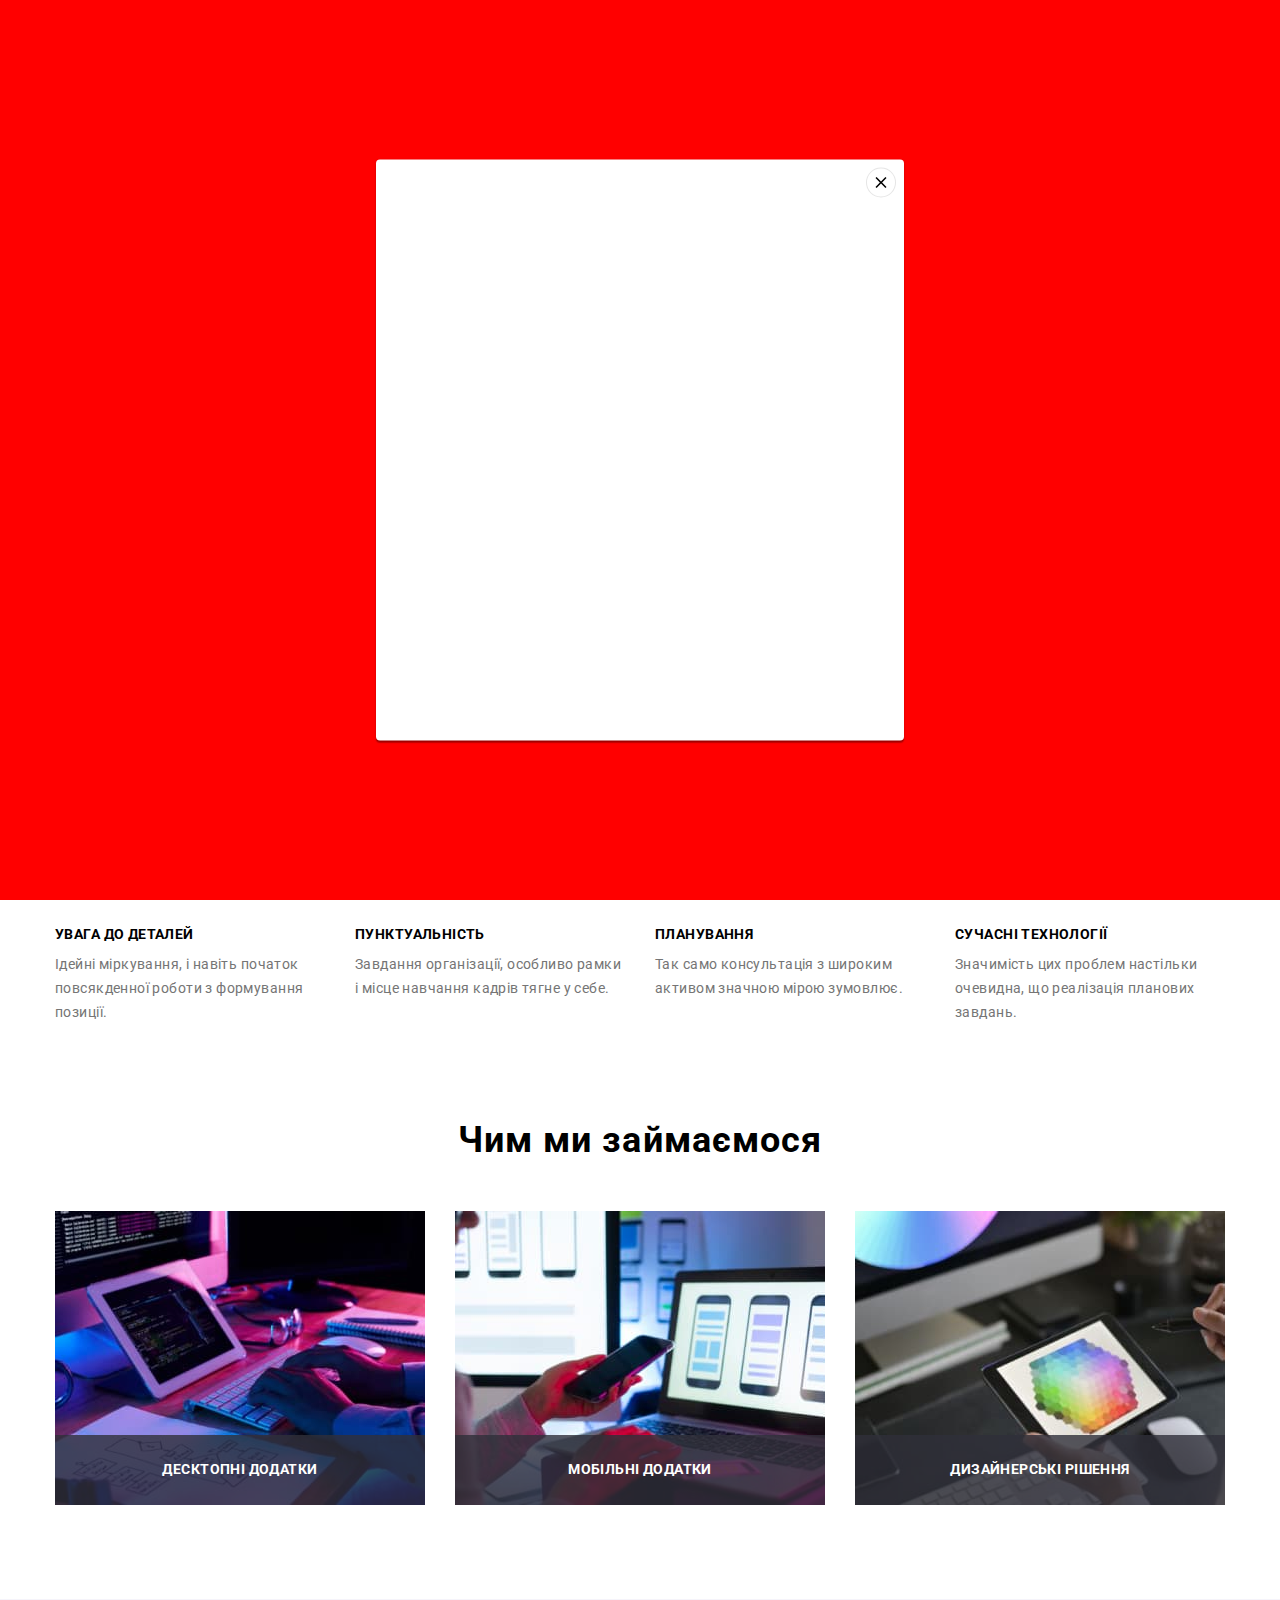
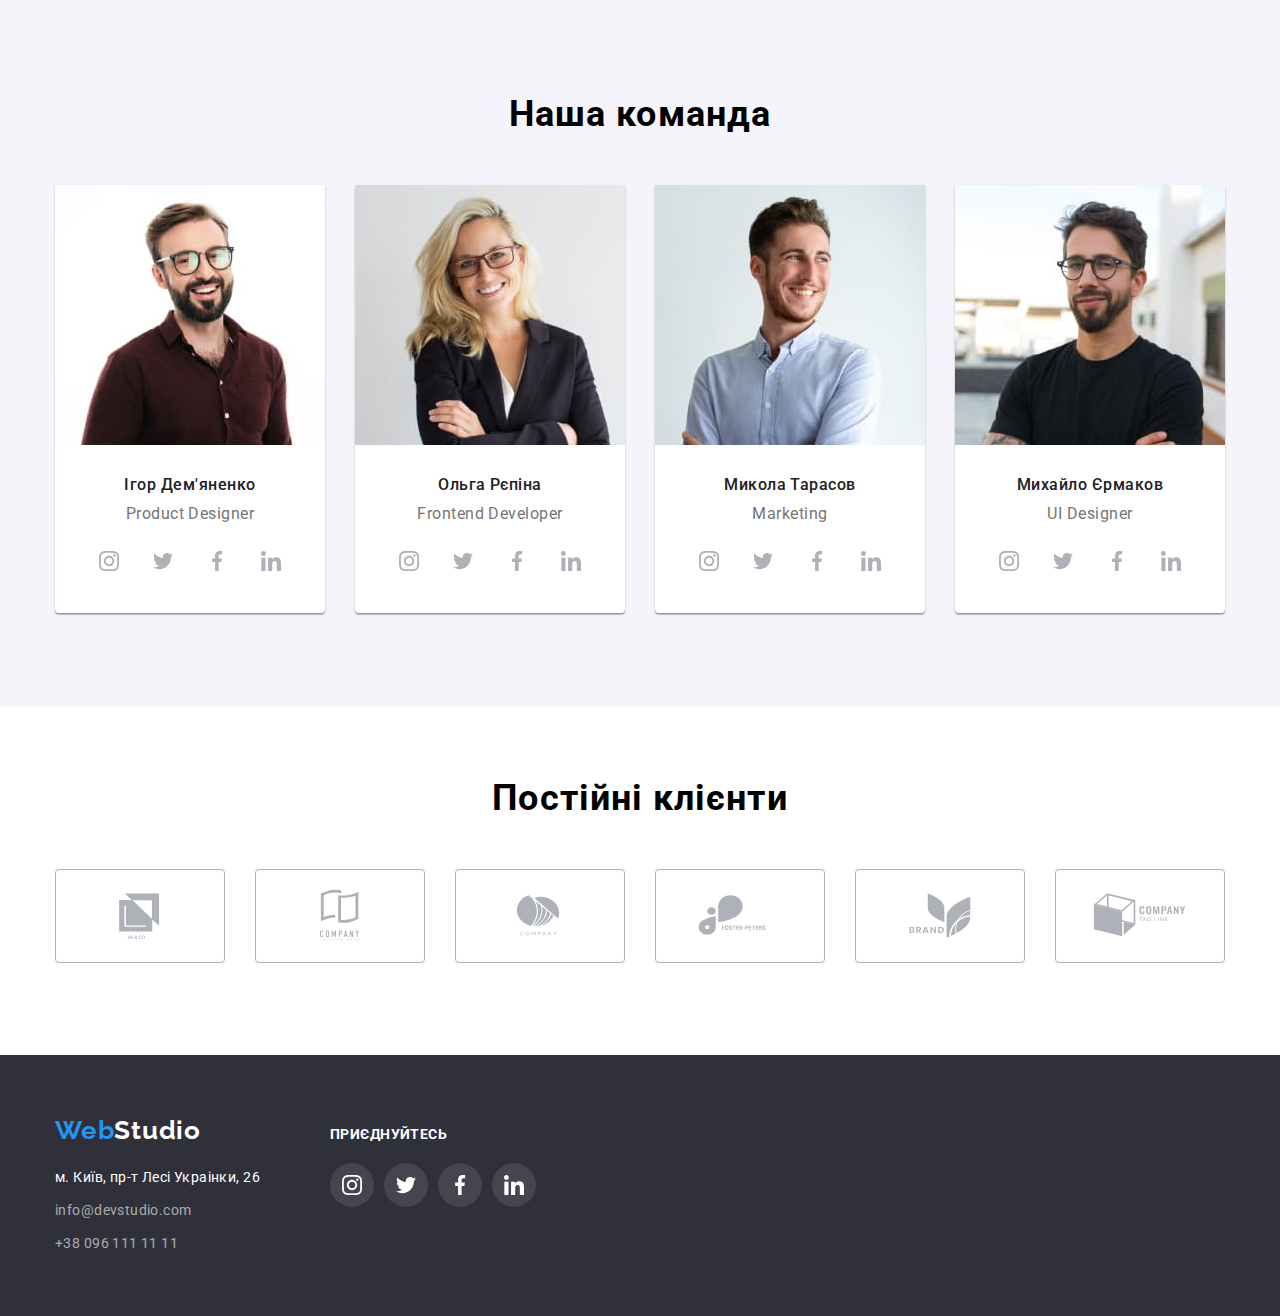
==== commit 5c20984c: "save 23.10.22 (11:48)" ====
--- a/index.html
+++ b/index.html
@@ -56,7 +56,7 @@
       <section class="hero">
         <div class="container mb0">
           <h1 class="hero-title">Ефективні рішення для вашого бізнесу</h1>
-          <button type="button" class="hero-button">Замовити послугу</button>
+          <button type="button" class="hero-button" data-modal-open>Замовити послугу</button>
         </div>
       </section>
 
@@ -421,5 +421,17 @@
         </div>
       </div>
     </footer>
+
+    <div class="backdrop" data-modal>
+      <div class="modal">
+        <button class="modal-close-button" type="button" data-modal-close>
+          <svg class="modal-close-icon" width="18px" height="18px">
+            <use href="./images/icon/symbol-defs.svg#icon-close-black"></use>
+          </svg>
+        </button>
+      </div>
+    </div>
+
+    <script src="./modal.js"></script>
   </body>
 </html>
--- a/css/styles.css
+++ b/css/styles.css
@@ -1,8 +1,8 @@
 /* основной колір тексту #212121 */
 /* другорядний колір тексту #000000 */
-/* основной колір фону #FFFFFF */
-/* вторичный колір фону #F5F4FA */
-/* темный колір фона #2F303A */
+/* основний колір фону #FFFFFF */
+/* другорядний колір фону #F5F4FA */
+/* темный колір фону #2F303A */
 /* колір акцента #2196F3 */
 /* основной */
 
@@ -121,7 +121,6 @@
 }
 
 .site-nav-link {
-  /* position: relative */
   display: block;
   padding-top: 32px;
   padding-bottom: 32px;
@@ -158,8 +157,8 @@
 }
 
 .site-nav-link-current::after {
+  display: block;
   position: absolute;
-  display: flex;
   bottom: -2px;
   width: 100%;
   height: 4px;
@@ -730,3 +729,60 @@
   letter-spacing: 0.03em;
   color: var(--title-text-color);
 }
+
+/*modal*/
+.backdrop {
+  position: fixed;
+  top: 0;
+  left: 0;
+  width: 100%;
+  height: 100%;
+  z-index: 1;
+  /* background-color: rgba(0, 0, 0, 0.2); */
+  background-color: red;
+  transition-property: background-color;
+  transition-duration: 3000ms;
+}
+
+.is-hidden {
+  opacity: 0;
+  visibility: hidden;
+  pointer-events: none;
+  /* transition-property: opacity, visibility;
+  transition-duration: 3000ms; */
+}
+
+.modal {
+  position: absolute;
+  top: 50%;
+  left: 50%;
+  transform: translate(-50%, -50%);
+  width: 528px;
+  height: 581px;
+  background-color: var(--primary-background-color);
+  box-shadow: 0px 1px 3px rgba(0, 0, 0, 0.12), 0px 1px 1px rgba(0, 0, 0, 0.14),
+    0px 2px 1px rgba(0, 0, 0, 0.2);
+  border-radius: 4px;
+  transition-property: background-color, box-shadow;
+  transition-duration: 3000ms;
+}
+
+.modal-close-button {
+  position: absolute;
+  top: 8px;
+  right: 8px;
+  width: 30px;
+  height: 30px;
+  padding: 0;
+  border-radius: 50%;
+  background-color: var(--primary-background-color);
+  border: 1px solid rgba(0, 0, 0, 0.1);
+  cursor: pointer;
+}
+
+.modal-close-icon {
+  position: absolute;
+  top: 50%;
+  left: 50%;
+  transform: translate(-50%, -50%);
+}
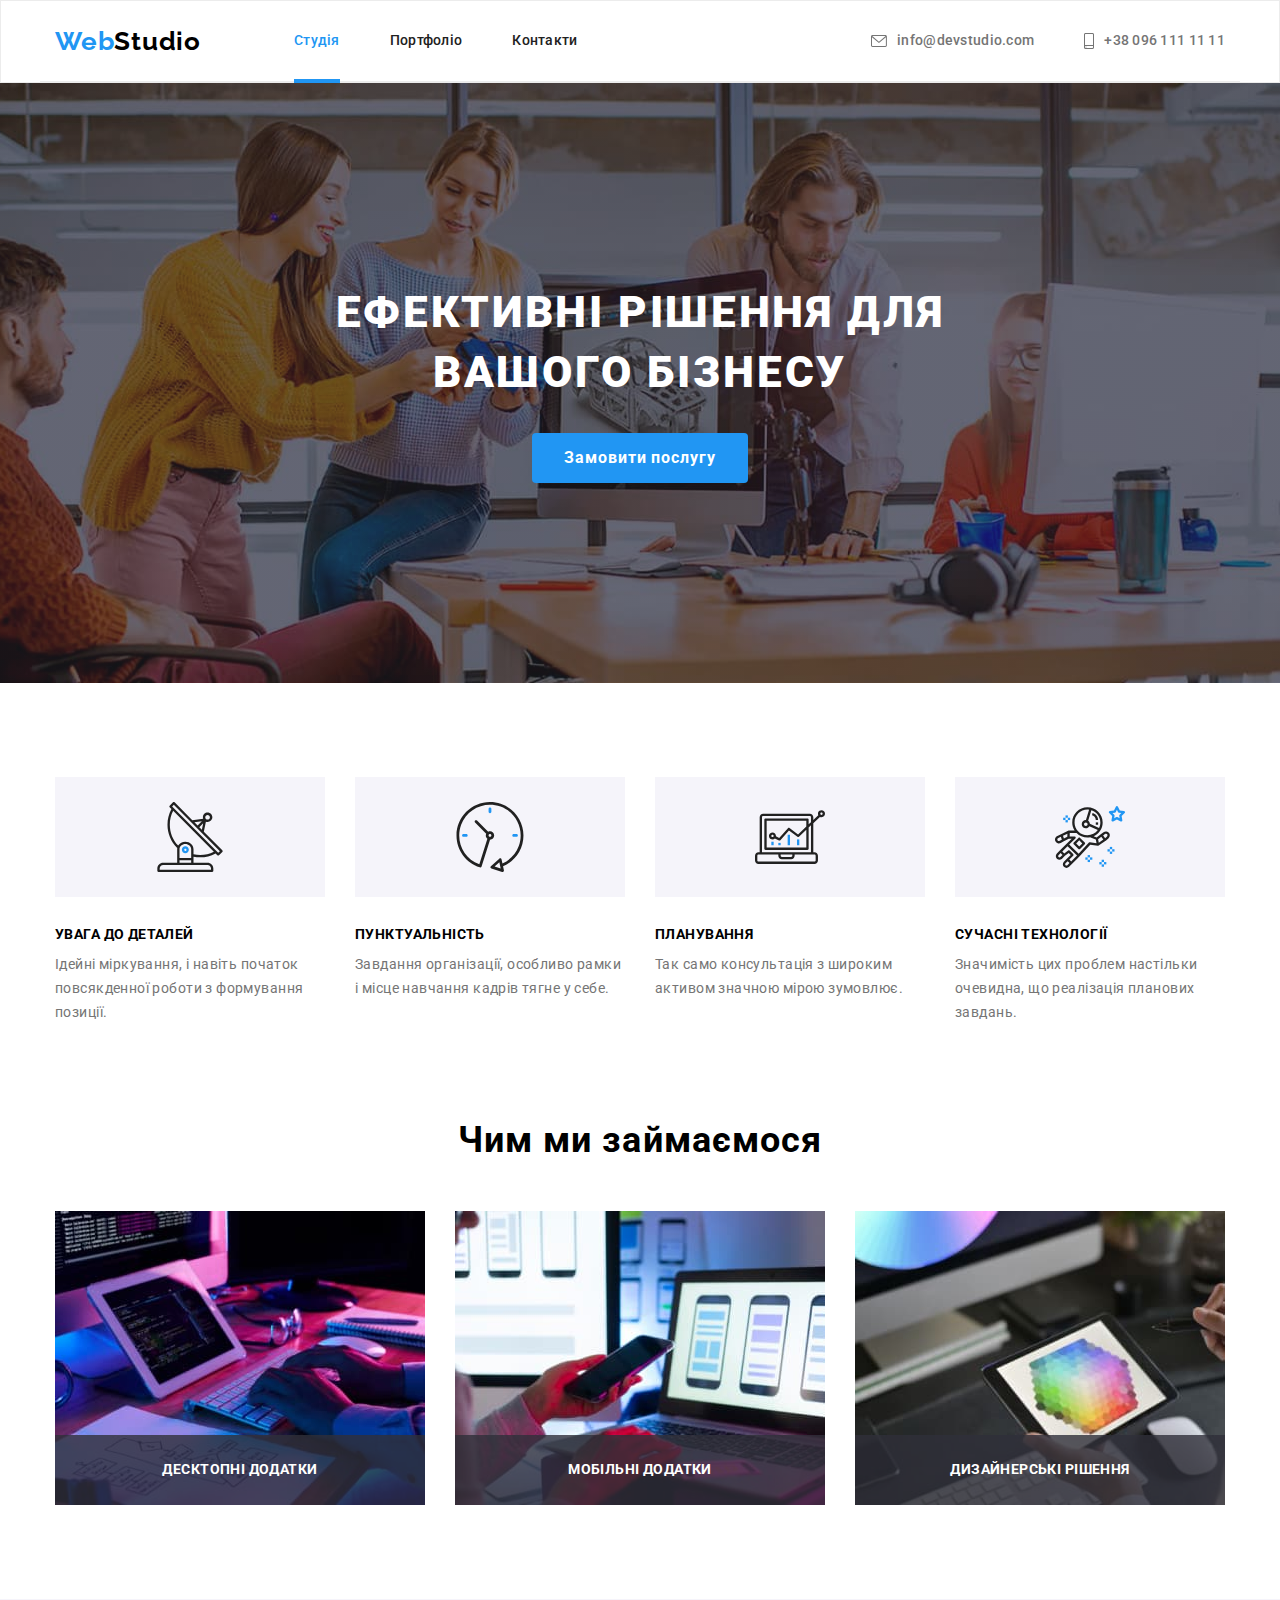
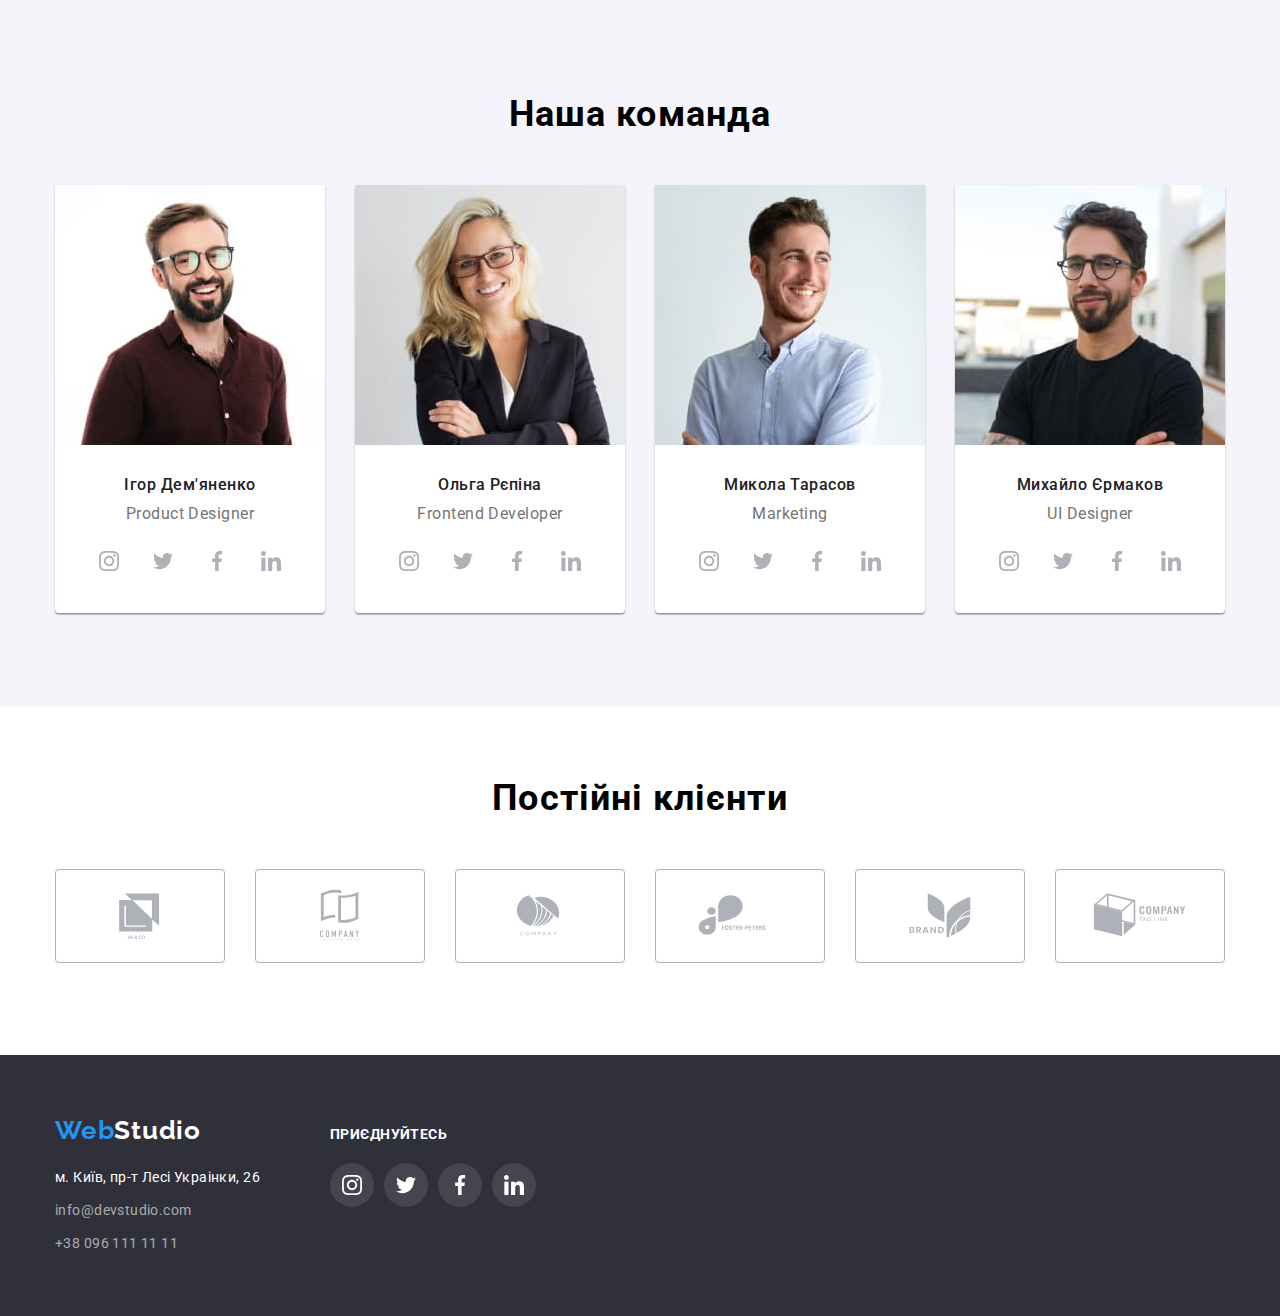
==== commit 02f16c22: "save 23.10.22 (12:23)" ====
--- a/index.html
+++ b/index.html
@@ -422,7 +422,7 @@
       </div>
     </footer>
 
-    <div class="backdrop" data-modal>
+    <div class="backdrop is-hidden" data-modal>
       <div class="modal">
         <button class="modal-close-button" type="button" data-modal-close>
           <svg class="modal-close-icon" width="18px" height="18px">
--- a/css/styles.css
+++ b/css/styles.css
@@ -738,18 +738,17 @@
   width: 100%;
   height: 100%;
   z-index: 1;
-  /* background-color: rgba(0, 0, 0, 0.2); */
-  background-color: red;
-  transition-property: background-color;
-  transition-duration: 3000ms;
+  background-color: rgba(0, 0, 0, 0.2);
+  opacity: 1;
+  transition-property: opacity;
+  transition-duration: 250ms;
+  transition-timing-function: cubic-bezier(0.4, 0, 0.2, 1);
 }
 
 .is-hidden {
   opacity: 0;
   visibility: hidden;
   pointer-events: none;
-  /* transition-property: opacity, visibility;
-  transition-duration: 3000ms; */
 }
 
 .modal {
@@ -763,8 +762,6 @@
   box-shadow: 0px 1px 3px rgba(0, 0, 0, 0.12), 0px 1px 1px rgba(0, 0, 0, 0.14),
     0px 2px 1px rgba(0, 0, 0, 0.2);
   border-radius: 4px;
-  transition-property: background-color, box-shadow;
-  transition-duration: 3000ms;
 }
 
 .modal-close-button {
